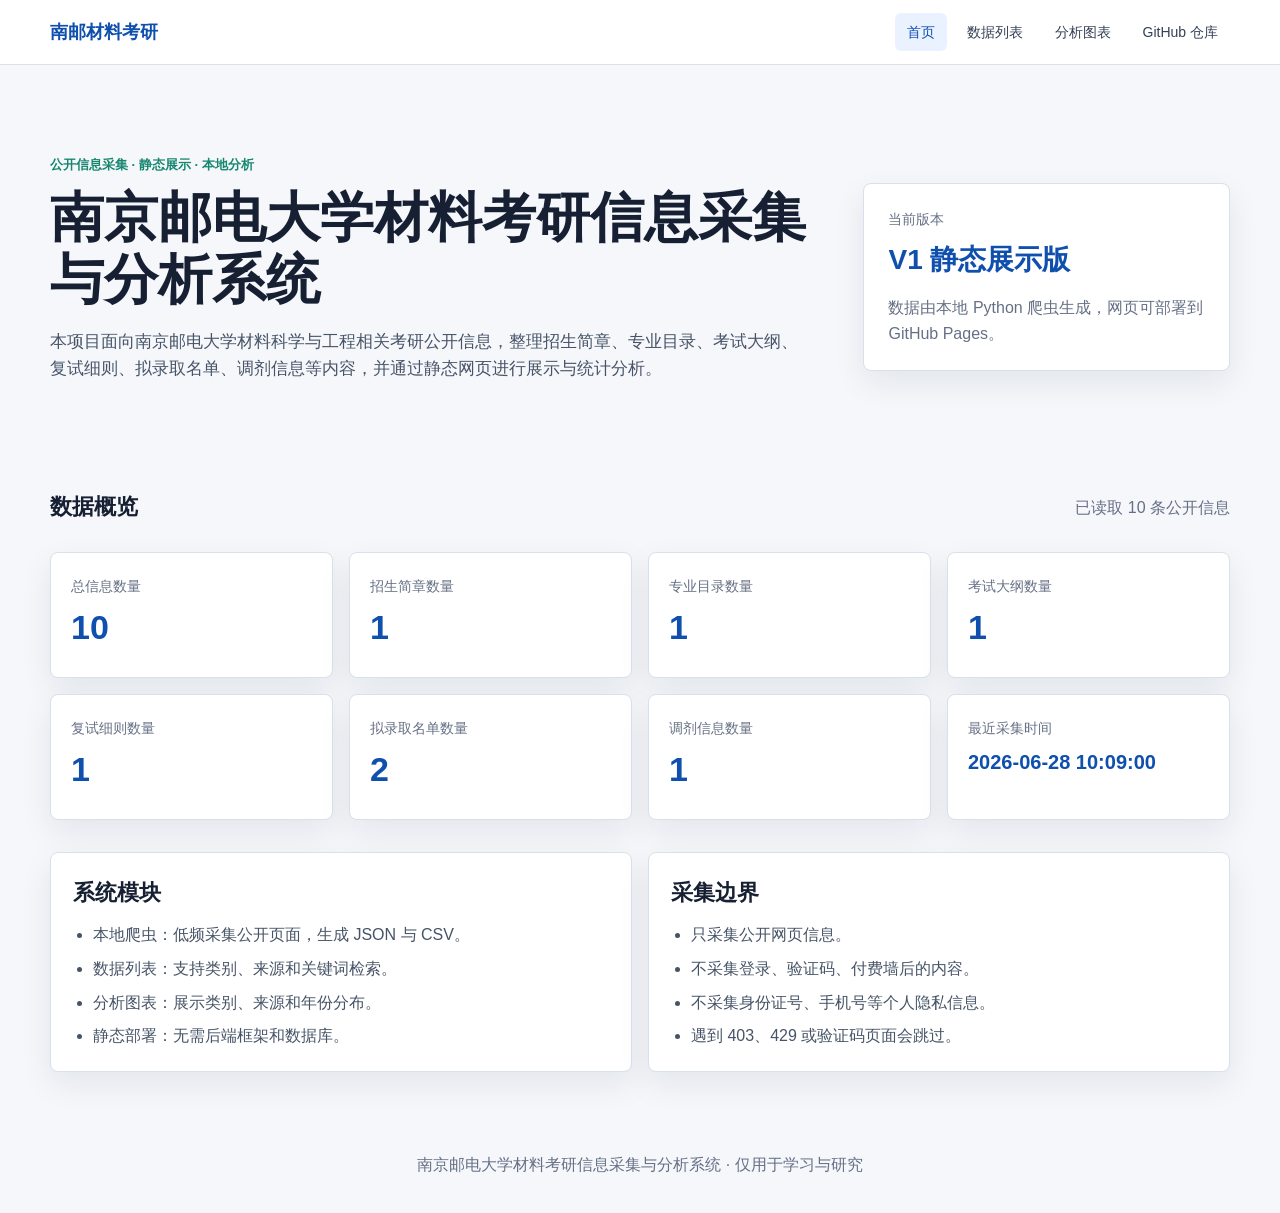
==== njupt-material-kaoyan/docs/index.html @ f1c97130 "Add NJUPT material kaoyan system" ====
<!DOCTYPE html>
<html lang="zh-CN">
<head>
  <meta charset="UTF-8">
  <meta name="viewport" content="width=device-width, initial-scale=1.0">
  <title>南京邮电大学材料考研信息采集与分析系统</title>
  <link rel="stylesheet" href="css/style.css">
</head>
<body data-page="home">
  <header class="site-header">
    <nav class="navbar">
      <a class="brand" href="index.html">南邮材料考研</a>
      <button class="nav-toggle" type="button" aria-label="展开导航" data-nav-toggle>☰</button>
      <div class="nav-links" data-nav-links>
        <a class="active" href="index.html">首页</a>
        <a href="data.html">数据列表</a>
        <a href="analysis.html">分析图表</a>
        <a href="https://github.com/Caspian-kf/qmt-postgraduate" target="_blank" rel="noopener">GitHub 仓库</a>
      </div>
    </nav>
  </header>

  <main class="page">
    <section class="hero">
      <div>
        <p class="eyebrow">公开信息采集 · 静态展示 · 本地分析</p>
        <h1>南京邮电大学材料考研信息采集与分析系统</h1>
        <p class="hero-text">
          本项目面向南京邮电大学材料科学与工程相关考研公开信息，整理招生简章、专业目录、考试大纲、复试细则、拟录取名单、调剂信息等内容，并通过静态网页进行展示与统计分析。
        </p>
      </div>
      <div class="hero-panel">
        <span>当前版本</span>
        <strong>V1 静态展示版</strong>
        <p>数据由本地 Python 爬虫生成，网页可部署到 GitHub Pages。</p>
      </div>
    </section>

    <section class="section">
      <div class="section-title">
        <h2>数据概览</h2>
        <p id="home-status" class="muted">正在读取本地数据...</p>
      </div>
      <div id="dashboard-cards" class="stats-grid" aria-live="polite"></div>
    </section>

    <section class="section two-column">
      <article class="info-card">
        <h2>系统模块</h2>
        <ul class="feature-list">
          <li>本地爬虫：低频采集公开页面，生成 JSON 与 CSV。</li>
          <li>数据列表：支持类别、来源和关键词检索。</li>
          <li>分析图表：展示类别、来源和年份分布。</li>
          <li>静态部署：无需后端框架和数据库。</li>
        </ul>
      </article>
      <article class="info-card">
        <h2>采集边界</h2>
        <ul class="feature-list">
          <li>只采集公开网页信息。</li>
          <li>不采集登录、验证码、付费墙后的内容。</li>
          <li>不采集身份证号、手机号等个人隐私信息。</li>
          <li>遇到 403、429 或验证码页面会跳过。</li>
        </ul>
      </article>
    </section>
  </main>

  <footer class="site-footer">
    <p>南京邮电大学材料考研信息采集与分析系统 · 仅用于学习与研究</p>
  </footer>

  <script src="js/main.js"></script>
</body>
</html>
---- njupt-material-kaoyan/docs/css/style.css ----
:root {
  --bg: #f5f7fb;
  --surface: #ffffff;
  --surface-soft: #eef4f8;
  --text: #172033;
  --muted: #667085;
  --line: #d8e0ea;
  --primary: #1668dc;
  --primary-dark: #0f4fad;
  --accent: #16866f;
  --warning: #b45f06;
  --shadow: 0 12px 32px rgba(15, 23, 42, 0.08);
  --radius: 8px;
}

* {
  box-sizing: border-box;
}

body {
  margin: 0;
  color: var(--text);
  font-family: "Microsoft YaHei", "PingFang SC", "Noto Sans SC", Arial, sans-serif;
  line-height: 1.6;
  background: var(--bg);
}

a {
  color: inherit;
  text-decoration: none;
}

.site-header {
  position: sticky;
  top: 0;
  z-index: 20;
  border-bottom: 1px solid var(--line);
  background: rgba(255, 255, 255, 0.94);
  backdrop-filter: blur(12px);
}

.navbar {
  width: min(1180px, calc(100% - 32px));
  min-height: 64px;
  margin: 0 auto;
  display: flex;
  align-items: center;
  justify-content: space-between;
  gap: 24px;
}

.brand {
  font-size: 18px;
  font-weight: 800;
  color: var(--primary-dark);
  white-space: nowrap;
}

.nav-links {
  display: flex;
  align-items: center;
  gap: 8px;
}

.nav-links a {
  padding: 8px 12px;
  border-radius: 6px;
  color: #344054;
  font-size: 14px;
  transition: color 0.2s ease, background 0.2s ease;
}

.nav-links a:hover,
.nav-links a.active {
  color: var(--primary-dark);
  background: #eaf2ff;
}

.nav-toggle {
  display: none;
  width: 40px;
  height: 40px;
  border: 1px solid var(--line);
  border-radius: 6px;
  background: var(--surface);
  color: var(--text);
  font-size: 20px;
}

.page {
  width: min(1180px, calc(100% - 32px));
  margin: 0 auto;
  padding: 32px 0 56px;
}

.hero {
  min-height: 360px;
  display: grid;
  grid-template-columns: minmax(0, 1.5fr) minmax(280px, 0.7fr);
  align-items: center;
  gap: 28px;
  padding: 40px 0;
}

.eyebrow {
  margin: 0 0 10px;
  color: var(--accent);
  font-size: 13px;
  font-weight: 800;
  letter-spacing: 0;
}

h1,
h2,
p {
  margin-top: 0;
}

h1 {
  max-width: 820px;
  margin-bottom: 18px;
  font-size: clamp(32px, 5vw, 54px);
  line-height: 1.15;
  letter-spacing: 0;
}

h2 {
  margin-bottom: 12px;
  font-size: 22px;
}

.hero-text {
  max-width: 760px;
  color: #475467;
  font-size: 17px;
}

.hero-panel,
.info-card,
.chart-card,
.table-section,
.toolbar {
  border: 1px solid var(--line);
  border-radius: var(--radius);
  background: var(--surface);
  box-shadow: var(--shadow);
}

.hero-panel {
  padding: 24px;
}

.hero-panel span {
  display: block;
  color: var(--muted);
  font-size: 14px;
}

.hero-panel strong {
  display: block;
  margin: 8px 0 12px;
  color: var(--primary-dark);
  font-size: 28px;
}

.hero-panel p {
  margin-bottom: 0;
  color: var(--muted);
}

.section {
  margin-top: 32px;
}

.section-title,
.table-meta {
  display: flex;
  align-items: end;
  justify-content: space-between;
  gap: 16px;
  margin-bottom: 16px;
}

.muted {
  color: var(--muted);
}

.stats-grid {
  display: grid;
  grid-template-columns: repeat(4, minmax(0, 1fr));
  gap: 16px;
}

.stat-card {
  min-height: 126px;
  padding: 20px;
  border: 1px solid var(--line);
  border-radius: var(--radius);
  background: var(--surface);
  box-shadow: var(--shadow);
}

.stat-card span {
  color: var(--muted);
  font-size: 14px;
}

.stat-card strong {
  display: block;
  margin-top: 10px;
  color: var(--primary-dark);
  font-size: 34px;
  line-height: 1.1;
}

.stat-card.recent strong {
  font-size: 20px;
  word-break: break-word;
}

.two-column {
  display: grid;
  grid-template-columns: repeat(2, minmax(0, 1fr));
  gap: 16px;
}

.info-card {
  padding: 22px;
}

.feature-list {
  margin: 0;
  padding-left: 20px;
  color: #475467;
}

.feature-list li + li {
  margin-top: 8px;
}

.page-heading {
  padding: 18px 0 24px;
}

.page-heading h1 {
  margin-bottom: 8px;
}

.toolbar {
  display: grid;
  grid-template-columns: 180px 220px minmax(260px, 1fr) 88px;
  gap: 14px;
  align-items: end;
  padding: 18px;
  margin-bottom: 18px;
}

label {
  display: grid;
  gap: 6px;
  color: #344054;
  font-size: 14px;
  font-weight: 700;
}

select,
input {
  width: 100%;
  height: 42px;
  border: 1px solid var(--line);
  border-radius: 6px;
  padding: 0 12px;
  background: #fff;
  color: var(--text);
  font: inherit;
}

select:focus,
input:focus {
  border-color: var(--primary);
  outline: 3px solid rgba(22, 104, 220, 0.14);
}

.btn {
  height: 42px;
  border: 0;
  border-radius: 6px;
  background: var(--primary);
  color: #fff;
  font-weight: 800;
  cursor: pointer;
}

.btn:hover {
  background: var(--primary-dark);
}

.table-section {
  padding: 18px;
}

.table-wrap {
  overflow-x: auto;
  border: 1px solid var(--line);
  border-radius: 8px;
}

table {
  width: 100%;
  min-width: 1180px;
  border-collapse: collapse;
  background: #fff;
}

th,
td {
  padding: 12px 14px;
  border-bottom: 1px solid var(--line);
  text-align: left;
  vertical-align: top;
  font-size: 14px;
}

th {
  position: sticky;
  top: 0;
  z-index: 1;
  background: #f0f5fb;
  color: #1d2939;
  font-weight: 800;
  white-space: nowrap;
}

tbody tr:hover {
  background: #f8fbff;
}

.tag {
  display: inline-block;
  padding: 4px 8px;
  border-radius: 999px;
  background: #e9f7f3;
  color: #08745f;
  font-size: 12px;
  font-weight: 800;
  white-space: nowrap;
}

.summary-cell {
  min-width: 260px;
  max-width: 420px;
}

.title-cell {
  min-width: 220px;
  max-width: 360px;
  font-weight: 700;
}

.link-cell a {
  color: var(--primary);
  font-weight: 700;
}

.empty-message {
  margin: 16px 0 0;
  padding: 14px;
  border-radius: 8px;
  background: #fff7ed;
  color: var(--warning);
}

.hidden {
  display: none;
}

.chart-grid {
  display: grid;
  grid-template-columns: repeat(2, minmax(0, 1fr));
  gap: 18px;
}

.chart-card {
  padding: 20px;
}

.chart-card.wide {
  grid-column: 1 / -1;
}

.chart {
  width: 100%;
  height: 360px;
}

.site-footer {
  padding: 24px 16px 36px;
  color: var(--muted);
  text-align: center;
}

.site-footer p {
  margin: 0;
}

@media (max-width: 900px) {
  .navbar {
    flex-wrap: wrap;
    padding: 10px 0;
  }

  .nav-toggle {
    display: inline-grid;
    place-items: center;
  }

  .nav-links {
    display: none;
    width: 100%;
    flex-direction: column;
    align-items: stretch;
    padding-bottom: 8px;
  }

  .nav-links.open {
    display: flex;
  }

  .hero,
  .two-column,
  .chart-grid {
    grid-template-columns: 1fr;
  }

  .stats-grid {
    grid-template-columns: repeat(2, minmax(0, 1fr));
  }

  .toolbar {
    grid-template-columns: 1fr;
  }

  .chart-card.wide {
    grid-column: auto;
  }
}

@media (max-width: 560px) {
  .page,
  .navbar {
    width: min(100% - 24px, 1180px);
  }

  h1 {
    font-size: 30px;
  }

  .stats-grid {
    grid-template-columns: 1fr;
  }

  .section-title,
  .table-meta {
    align-items: flex-start;
    flex-direction: column;
  }

  .chart {
    height: 320px;
  }
}
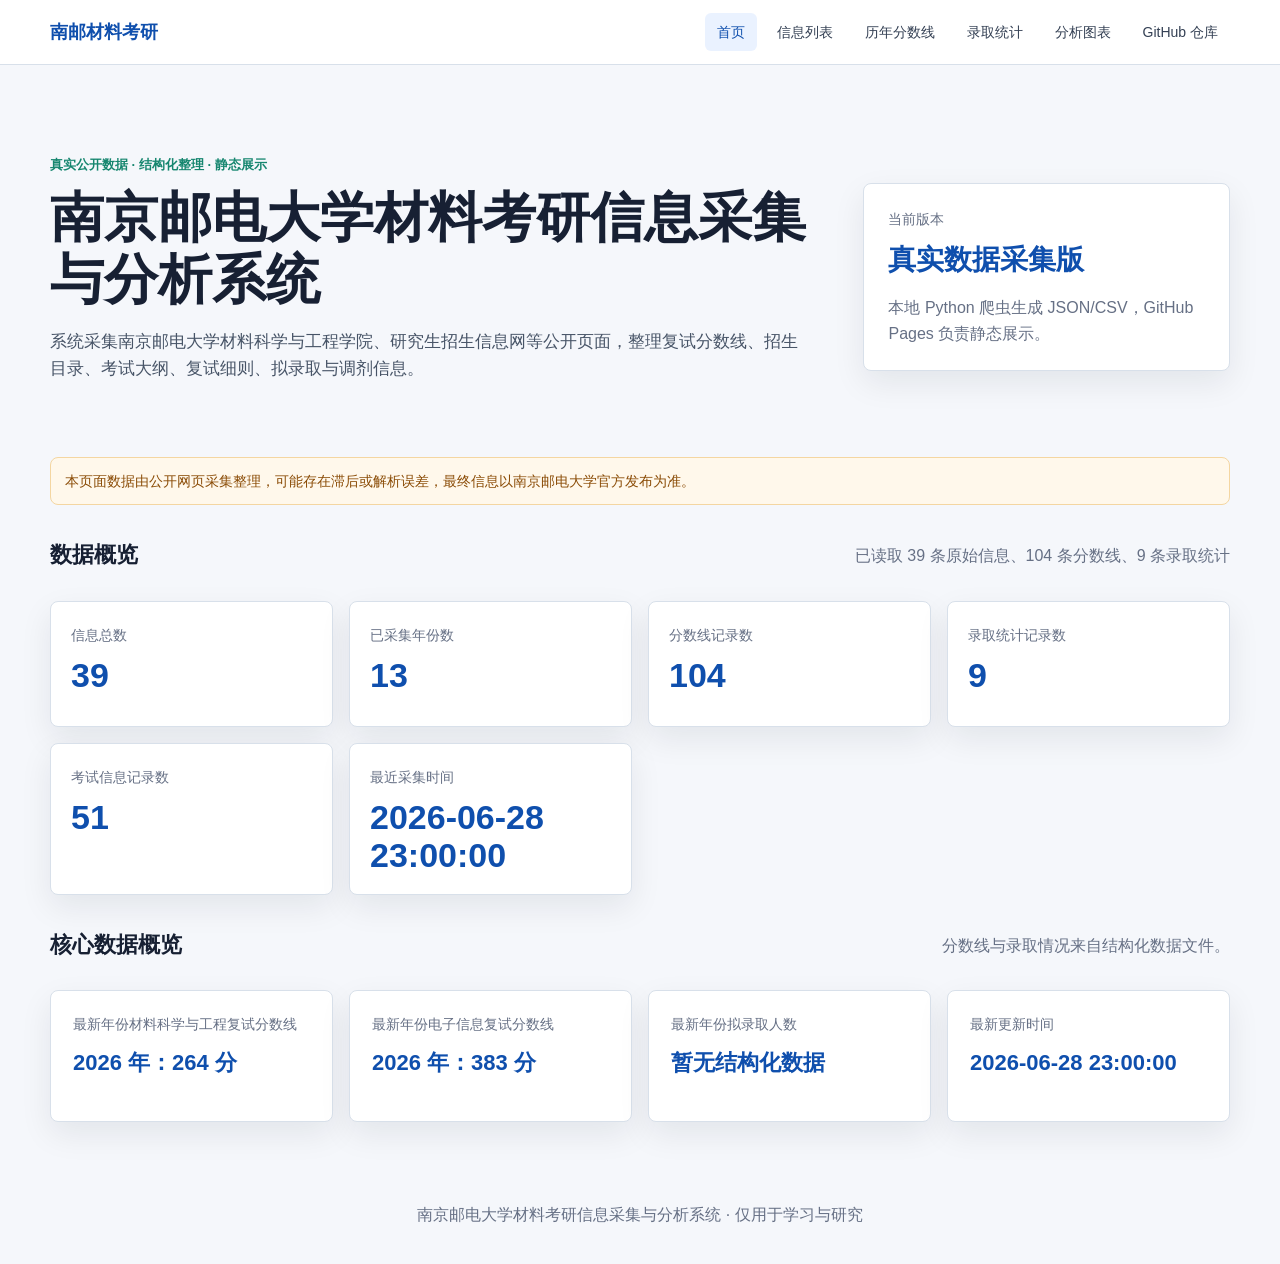
==== commit 8c3ec821: "Upgrade kaoyan system with real structured data" ====
--- a/njupt-material-kaoyan/docs/index.html
+++ b/njupt-material-kaoyan/docs/index.html
@@ -13,7 +13,9 @@
       <button class="nav-toggle" type="button" aria-label="展开导航" data-nav-toggle>☰</button>
       <div class="nav-links" data-nav-links>
         <a class="active" href="index.html">首页</a>
-        <a href="data.html">数据列表</a>
+        <a href="data.html">信息列表</a>
+        <a href="score.html">历年分数线</a>
+        <a href="admission.html">录取统计</a>
         <a href="analysis.html">分析图表</a>
         <a href="https://github.com/Caspian-kf/qmt-postgraduate" target="_blank" rel="noopener">GitHub 仓库</a>
       </div>
@@ -23,18 +25,20 @@
   <main class="page">
     <section class="hero">
       <div>
-        <p class="eyebrow">公开信息采集 · 静态展示 · 本地分析</p>
+        <p class="eyebrow">真实公开数据 · 结构化整理 · 静态展示</p>
         <h1>南京邮电大学材料考研信息采集与分析系统</h1>
         <p class="hero-text">
-          本项目面向南京邮电大学材料科学与工程相关考研公开信息，整理招生简章、专业目录、考试大纲、复试细则、拟录取名单、调剂信息等内容，并通过静态网页进行展示与统计分析。
+          系统采集南京邮电大学材料科学与工程学院、研究生招生信息网等公开页面，整理复试分数线、招生目录、考试大纲、复试细则、拟录取与调剂信息。
         </p>
       </div>
       <div class="hero-panel">
         <span>当前版本</span>
-        <strong>V1 静态展示版</strong>
-        <p>数据由本地 Python 爬虫生成，网页可部署到 GitHub Pages。</p>
+        <strong>真实数据采集版</strong>
+        <p>本地 Python 爬虫生成 JSON/CSV，GitHub Pages 负责静态展示。</p>
       </div>
     </section>
+
+    <p class="notice">本页面数据由公开网页采集整理，可能存在滞后或解析误差，最终信息以南京邮电大学官方发布为准。</p>
 
     <section class="section">
       <div class="section-title">
@@ -44,25 +48,12 @@
       <div id="dashboard-cards" class="stats-grid" aria-live="polite"></div>
     </section>
 
-    <section class="section two-column">
-      <article class="info-card">
-        <h2>系统模块</h2>
-        <ul class="feature-list">
-          <li>本地爬虫：低频采集公开页面，生成 JSON 与 CSV。</li>
-          <li>数据列表：支持类别、来源和关键词检索。</li>
-          <li>分析图表：展示类别、来源和年份分布。</li>
-          <li>静态部署：无需后端框架和数据库。</li>
-        </ul>
-      </article>
-      <article class="info-card">
-        <h2>采集边界</h2>
-        <ul class="feature-list">
-          <li>只采集公开网页信息。</li>
-          <li>不采集登录、验证码、付费墙后的内容。</li>
-          <li>不采集身份证号、手机号等个人隐私信息。</li>
-          <li>遇到 403、429 或验证码页面会跳过。</li>
-        </ul>
-      </article>
+    <section class="section">
+      <div class="section-title">
+        <h2>核心数据概览</h2>
+        <p class="muted">分数线与录取情况来自结构化数据文件。</p>
+      </div>
+      <div id="core-overview" class="core-grid"></div>
     </section>
   </main>
 
--- a/njupt-material-kaoyan/docs/css/style.css
+++ b/njupt-material-kaoyan/docs/css/style.css
@@ -172,6 +172,16 @@
   margin-top: 32px;
 }
 
+.notice {
+  margin: 0 0 18px;
+  padding: 12px 14px;
+  border: 1px solid #f4d6a1;
+  border-radius: 8px;
+  background: #fff8eb;
+  color: #8a4b05;
+  font-size: 14px;
+}
+
 .section-title,
 .table-meta {
   display: flex;
@@ -191,6 +201,12 @@
   gap: 16px;
 }
 
+.core-grid {
+  display: grid;
+  grid-template-columns: repeat(4, minmax(0, 1fr));
+  gap: 16px;
+}
+
 .stat-card {
   min-height: 126px;
   padding: 20px;
@@ -228,6 +244,24 @@
   padding: 22px;
 }
 
+.info-card.compact {
+  min-height: 132px;
+}
+
+.info-card.compact span {
+  display: block;
+  color: var(--muted);
+  font-size: 14px;
+}
+
+.info-card.compact strong {
+  display: block;
+  margin-top: 12px;
+  color: var(--primary-dark);
+  font-size: 22px;
+  line-height: 1.35;
+}
+
 .feature-list {
   margin: 0;
   padding-left: 20px;
@@ -248,11 +282,15 @@
 
 .toolbar {
   display: grid;
-  grid-template-columns: 180px 220px minmax(260px, 1fr) 88px;
+  grid-template-columns: 160px 200px 130px minmax(240px, 1fr) 88px;
   gap: 14px;
   align-items: end;
   padding: 18px;
   margin-bottom: 18px;
+}
+
+.toolbar.score-toolbar {
+  grid-template-columns: 160px 240px 128px;
 }
 
 label {
@@ -307,7 +345,7 @@
 
 table {
   width: 100%;
-  min-width: 1180px;
+  min-width: 1080px;
   border-collapse: collapse;
   background: #fff;
 }
@@ -360,6 +398,7 @@
 .link-cell a {
   color: var(--primary);
   font-weight: 700;
+  white-space: nowrap;
 }
 
 .empty-message {
@@ -432,7 +471,8 @@
     grid-template-columns: 1fr;
   }
 
-  .stats-grid {
+  .stats-grid,
+  .core-grid {
     grid-template-columns: repeat(2, minmax(0, 1fr));
   }
 
@@ -455,7 +495,8 @@
     font-size: 30px;
   }
 
-  .stats-grid {
+  .stats-grid,
+  .core-grid {
     grid-template-columns: 1fr;
   }
 
